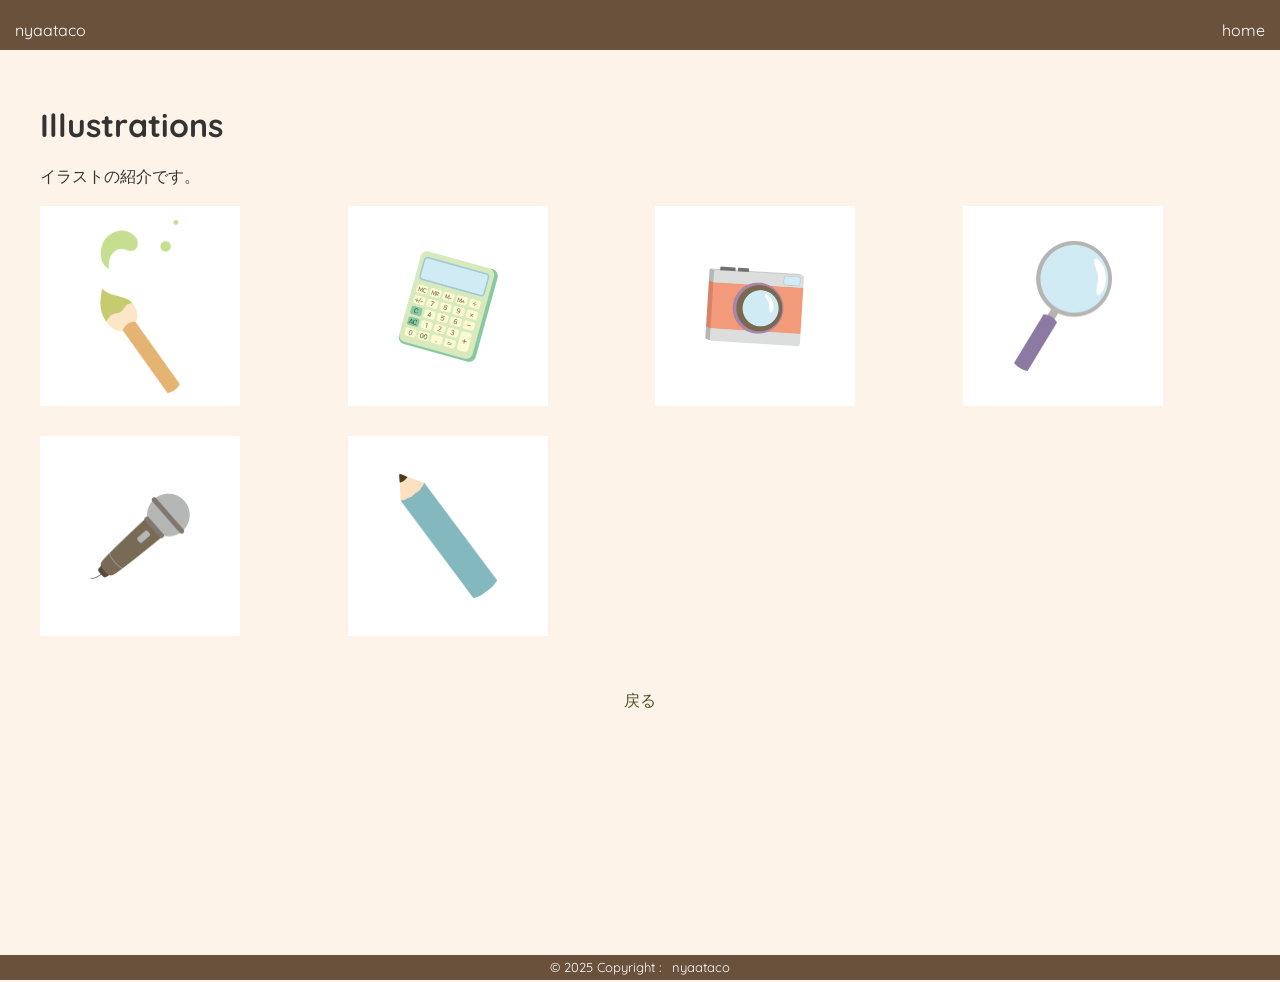
==== illustrations.html @ e2152805 "illustrationsページを作成" ====
<!DOCTYPE html>
<html lang="ja">
<head>
    <meta charset="UTF-8">
    <meta name="viewport" content="width=device-width, initial-scale=1.0">
    <meta name="description" content="nyaatacoのポートフォリオサイト、illustrationの紹介ページです。">

    <title>nyaataco portfolio | Illustrations</title>
    <!-- Font Awesome -->
    <link
    href="https://cdnjs.cloudflare.com/ajax/libs/font-awesome/6.0.0/css/all.min.css"
    rel="stylesheet"
    />
    <!-- Google Fonts -->
    <link rel="preconnect" href="https://fonts.googleapis.com">
    <link rel="preconnect" href="https://fonts.gstatic.com" crossorigin>
    <link href="https://fonts.googleapis.com/css2?family=Kosugi+Maru&family=Quicksand:wght@300..700&display=swap" rel="stylesheet">
    <!-- css -->
    <link rel="stylesheet" href="css/normalize.css">
    <link rel="stylesheet" href="css/style.css">
    <!-- favicon -->
    <link rel="shortcut icon" type="image/x-icon" href="images/favicon.ico">
    
    <noscript>
        <p>このページはjavascriptを有効にしてご覧ください。</p>
    </noscript>

</head>
<body>
    <header>
        <div class="header-inner">
            <div class="header-right">
                <a href="https://nyaataco.github.io/">
                    nyaataco
                </a>
            </div>
            <div class="header-left">
                <ul>
                    <li>
                        <a href="index.html">home</a>
                    </li>
                </ul>
            </div>
        </div>
    </header>
    
    <div id="main">
        
        <div class="illustrations">
            <h1>Illustrations</h1>

            <p class="text">
                イラストの紹介です。
            </p>

            <div class="container">

                    <div class="illust brash"></div>

                    <div class="illust calc"></div>

                    <div class="illust camera"></div>

                    <div class="illust glass"></div>

                    <div class="illust mic"></div>

                    <div class="illust pencil"></div>
                
            </div>
        </div>
        
        <div class="go-to-home">
            <a href="index.html">戻る</a>
        </div>
        
    </div>

    <footer>
        © 2025 Copyright : &#8194;<a href="index.html">nyaataco</a>
    </footer>

    <script src="js/image-viewer.js"></script>    

</body>
</html>
---- css/style.css ----
:root {
    --bgback: #fdf3e8;
    --bgmain: #fdf3e8;
    --base: #6a513b;
    --subcolor: #ec8804;

    --black: #333;
    --white: #fff;
    --gray: #ccc;
    --lightBrown: #b1a79f;

    --darkGreen: #4d562a;
    --midiumGreen: #799417;
    --lightGreen: #bcd75a;

    --header-h: 50px;
    --footer-h: 25px;

    --shadow: 0 4px 12px 0 rgba(0, 0, 0, 0.07), 0 2px 4px rgba(0, 0, 0, 0.05);
}


html {
  font-size: 16px;
}

body {
    font-family: "Quicksand", "Kosugi Maru", sans-serif;
    -webkit-font-smoothing: antialiased;
    -moz-osx-font-smoothing: grayscale;
    font-weight: 400;
    font-size: 1rem;
    background: var(--bgback);
    line-height: 1.8em;
    color: var(--black);
}

h1, h2, h3 {
  font-weight: 800;
}

ul {
    padding-left: 0;
}

li {
    list-style: none;
}

a {
    text-decoration: none;
    color: var(--darkGreen);
}

a:visited {
    color: var(--darkGreen);
}

a:hover{
    color: var(--midiumGreen);
}

a:active {
    color: var(--lightGreen);
}

header a,
header a:visited,
header a:hover,
footer a,
footer a:visited,
footer a:hover {
    color: var(--white);
}


/* header */
header {
    background-color: var(--base);
    color: var(--white);
    height: var(--header-h);
}

.header-inner {
    max-width: 1250px;
    margin: 0 auto;
    display: flex;
    justify-content: space-between;
    align-items: center;
}

@media (max-width: 1250px) {
  .header-inner {
    padding: 0 30px;
  }
}

@media (max-width: 599px) {
  .header-inner {
    padding: 0 10px 10px 10px;
    line-height: 1em;
  }
}

header .header-left ul li {
    display: inline-block;
    margin-left: 30px;
}

@media (max-width: 599px) {
    header .header-left ul li {
        margin-left: 15px;
    }
}


/* main */
#main {
    min-height: calc(100vh - var(--header-h) - var(--footer-h));
    background-color: var(--bgmain);
    padding: 50px;
}

@media (min-width: 1024px) {
    #main {
        max-width: 1200px;
        margin: 0 auto;
        padding: 40px;
    }
}

@media (min-width: 600px) and (max-width: 1023px) {
    #main {
        padding: 30px;
    }
}

@media (max-width: 599px) {
    #main {
        padding: 20px;
    }
}

#main h2 {
    margin-top: 0;
}

#greeting {
    padding-bottom: 30px;
    margin-bottom: 30px;
    border-bottom: 1px solid var(--gray);
}

.heading {
    text-align: center;
    margin-bottom: 50px;
}

#profile,
#works,
#skills {
    padding-top: 50px;
    padding-bottom: 80px;
    margin-bottom: 30px;
    width: 80%;
    margin-left: auto;
    margin-right: auto;
}

@media (max-width: 1023px) {
    #profile,
    #works,
    #skills {
        width: 100%;
    }
}

#profile,
#works {
    border-bottom: 1px solid var(--gray);
}

#profile .inner {
    display: flex;
    flex-direction: row-reverse;
    gap: 30px;
    margin: 0 auto;
}

#profile .inner .left {
    flex: 0 0 250px;
}

#profile .inner .right {
    flex: 1;
}

#profile .box {
    overflow: hidden;
    width: 100%;
    max-width: 250px;
    border-radius: 12px;
}

#profile .profile-img {
    width: 250px;
    height: 250px;
    background-size: cover;
    background-image: url(../images/nyaataco.jpg);
    transition: transform .6s ease;
}

#profile .profile-img:hover {
    transform: scale(1.1);
}

#profile .discription {
    font-size: small;
    margin-top: 0;
    text-align: right;
    padding-right: 2px;
}

@media (max-width: 599px) {
    #profile .inner {
        display: block;
    }

    #profile .inner .left {
        width: 250px;
        margin: 0 auto;
    }

    #profile .inner .right {
        margin-bottom: 30px;
    }
}

#profile .left .link {
    display: flex;
    justify-content: right;
    align-items: center;
    margin: 0;
}

#profile .link .icon {
    margin: 0 7px;
}

.github {
    font-size: 25px;
}

a.github {
    color: #333;
}

a:hover.github {
    color: #333;
}

.qiita {
    width: 25px;
    height: 25px;
    margin-top: 10px;
}

#works .inner {
    display: grid;
    grid-template-columns: repeat(auto-fit, minmax(250px, 1fr));
    gap: 30px;
    margin: 0 auto;
    max-width: 1200px;
    padding: 0 20px;
}

#works .col {
    aspect-ratio: 5 / 4; 
    background: #cade83;
    overflow: hidden;
    border-radius: 5px;
}

#works .col .link {
    display: block;
    width: 100%;
    height: 100%;
}

#works .col .title {
    margin: 0;
    background: var(--bgmain);
    color: var(--black);
    font-weight: 600;
}

#works .col .box {
    width: 100%;
    height: 100%;
    overflow: hidden;
    box-shadow: var(--shadow);
    border-radius: 5px;
}

#works .col .image {
    width: 100%;
    height: 100%;
    background-size: cover;
    transition: transform .6s ease;
}

#works .col .image:hover {
    transform: scale(1.1);
}

.pizza {
    background-image: url("../images/midium-sample-pizza.jpg");
    background-position: left center;
}

.cafe-child {
    background-image: url("../images/midium-archive-event.jpg");
    background-position: center;
}

.cafe-blockeditor {
    background-image: url("../images/midium-topimage.jpg");
    background-position: left;
}


#skills .inner {
    display: flex;
    gap: 30px;
    margin: 0 auto;
}

#skills .inner .left,
#skills .inner .right {
    flex: 1;
}

@media (max-width: 599px) {
    #skills .inner {
        display: block;
    }

    #skills .left {
        margin-bottom: 50px;
    }
}

#development li {
    position: relative;
}

#development li::before {
    content: "\f578";
    font-family: "Font Awesome 6 Free";
    font-weight: 900;
    margin-right: 0.5em;
    color: var(--lightBrown);
}

#qualification li {
    position: relative;
}

#qualification li::before {
    content: "\f4ba";
    font-family: "Font Awesome 6 Free";
    font-weight: 900;
    margin-right: 0.5em;
    color: var(--lightBrown);
}


/* footer */
footer {
    height: var(--footer-h);
    background-color: var(--base);
    color: var(--white);
    display: flex;
    justify-content: center;
    align-items: center;
    font-size: small;
}


/* Subpage */

.go-to-home {
    text-align: center;
    margin-top: 50px;
}


/* mountain-tails-cafe */

.mountain-tails-cafe h1 {
    margin-bottom: 50px;
}

.mountain-tails-cafe .text {
    margin: 30px 0;
}

.mountain-tails-cafe .link-style {
    text-decoration: underline;
}

.mountain-tails-cafe .container {
    background-color: #fff;
    padding: 30px;
}

.mountain-tails-cafe .message {
    width: 600px;
    margin: 0 auto;
    text-align: right;
}

.mountain-tails-cafe .message .arrow {
    margin-left: 5px;
    color: var(--base);
}

.mountain-tails-cafe .large-image {
    width: 600px;
    height: 400px;
    margin: 0 auto 30px;
    
    /* スクロールを可能にする */
    overflow: auto;
}

.mountain-tails-cafe .large-image img {
    display: block;
    max-width: 100%;
    height: auto;
    border: solid 1px var(--midiumGreen);
}

@media screen and (max-width: 750px) {
    .mountain-tails-cafe .message {
        width: 100%;
        font-size: 0.7em;   
    }

    .mountain-tails-cafe .large-image {
        width: 100%;
        height: 300px;
    }
}

@media screen and (max-width: 500px) {
    .mountain-tails-cafe .large-image {
        height: 200px;
    }
}

.mountain-tails-cafe .small-images-wrapper {
    width: 100%;
    display: flex;
    justify-content: center;
}

.mountain-tails-cafe .small-images {
    display: grid;
    grid-template-columns: repeat(auto-fit, minmax(180px, 1fr));
    gap: 15px;
    max-width: 850px;
    width: 100%;
}

.mountain-tails-cafe .image {
    width: 180px;
    height: 100px;
    margin-bottom: 15px;
    background-size: cover;
    background-position: top;
    border: solid 0.5px var(--lightGreen);
    border-radius: 3px;
}

@media (max-width: 900px) {
    .mountain-tails-cafe .small-images {
        max-width: 620px;
    }
}

@media (max-width: 700px) {
    .mountain-tails-cafe .small-images {
        grid-template-columns: repeat(auto-fit, minmax(120px, 1fr));
        max-width: 450px;
    }
    .mountain-tails-cafe .image {
        width: 120px;
        height: 80px;
    }
}

@media (max-width: 500px) {
    .mountain-tails-cafe .small-images {
        display: flex;
        justify-content: space-between;
        flex-wrap: wrap;
    }
    .mountain-tails-cafe .image {
        width: 80px;
        height: 50px;
    }
}

.mountain-tails-cafe .small-images .home {
    background-image: url(../images/MoutainTailsCafe/thmbnail-home.jpg);
}

.mountain-tails-cafe .small-images .event {
    background-image: url(../images/MoutainTailsCafe/thumbnail-event.jpg);
}

.mountain-tails-cafe .small-images .event-achive {
    background-image: url(../images/MoutainTailsCafe/thumbnail-event-achive.jpg);
}

.mountain-tails-cafe .small-images .event-single {
    background-image: url(../images/MoutainTailsCafe/thumbnail-event-single.jpg);
}

.mountain-tails-cafe .small-images .blogs {
    background-image: url(../images/MoutainTailsCafe/thmbnail-blogs.jpg);
}

.mountain-tails-cafe .small-images .blog {
    background-image: url(../images/MoutainTailsCafe/thmbnail-blog.jpg);
}

.mountain-tails-cafe .small-images .contact {
    background-image: url(../images/MoutainTailsCafe/thumbnail-contact.jpg);
}

.mountain-tails-cafe .omake {
    margin-top: 80px;
}

.mountain-tails-cafe .sample-images,
.mountain-tails-cafe .retouch {
    display: flex;
}

.mountain-tails-cafe .sample-images img,
.mountain-tails-cafe .retouch img {
    width: 300px;
    padding-bottom: 15px;
}

.mountain-tails-cafe .sample-images img:first-child {
    padding-right: 45px;
}

.mountain-tails-cafe .retouch img:first-child {
    padding-right: 15px;
}

.mountain-tails-cafe .retouch img:last-child {
    padding-left: 15px;
}

.mountain-tails-cafe .retouch .arrow {
    display: flex;
    align-items: center;
}

.mountain-tails-cafe .retouch .arrow::before {   
    font-family: "Font Awesome 6 Free";
    font-weight: 900;
    content: "\f061";
    color: var(--base);
}

@media screen and (max-width: 750px) {
    .mountain-tails-cafe .sample-images,
    .mountain-tails-cafe .retouch {
        display: block;
    }

    .mountain-tails-cafe .retouch img {
        display: block;
    }

    .mountain-tails-cafe .retouch img:first-child {
        padding-right: 0;
        padding-bottom: 5px;
    }

    .mountain-tails-cafe .retouch img:last-child {
        padding-left: 0;
        padding-top: 5px;
    }

    .mountain-tails-cafe .retouch .arrow {
        width: 300px;
        display: flex;
        justify-content: center;
    }

    .mountain-tails-cafe .retouch .arrow::before {
        content: "\f063";
    }
}



/* illustrations */

.illustrations .container {
    display: grid;
    grid-template-columns: 1fr 1fr 1fr 1fr;
    gap: 30px;
}

.illustrations .illust {
    width: 200px;
    aspect-ratio: 1 / 1;
    background-size: 50%;
    background-position: center;
    background-repeat: no-repeat;
    background-color: #fff;
    box-sizing: border-box;
    transition: background-size .6s ease;
}

.illustrations .illust:hover {
    background-size: 70%;
}

.illustrations .brash {
    background-image: url(../images/illustraions/brush.png);
    background-size: 40%;
}

.illustrations .calc {
    background-image: url(../images/illustraions/calclator.png);
}

.illustrations .camera {
    background-image: url(../images/illustraions/camera.png);
}

.illustrations .glass {
    background-image: url(../images/illustraions/magnifying-glass.png);
}

.illustrations .mic {
    background-image: url(../images/illustraions/microphone.png);
}

.illustrations .pencil {
    background-image: url(../images/illustraions/pencile.png);
}

/* animation */

.fade-up {
    opacity: 0;
    transform: translateY(30px);
    animation: fadeUp 1s ease-out forwards;
}

@keyframes fadeUp {
    to {
        opacity: 1;
        transform: translateY(0);
    }
}

.fade-in {
    opacity: 0;
    animation: fadeIn 2s ease-out forwards;
}

@keyframes fadeIn {
    to {
        opacity: 1;
    }
}

h2.heading {
    opacity: 0;
}
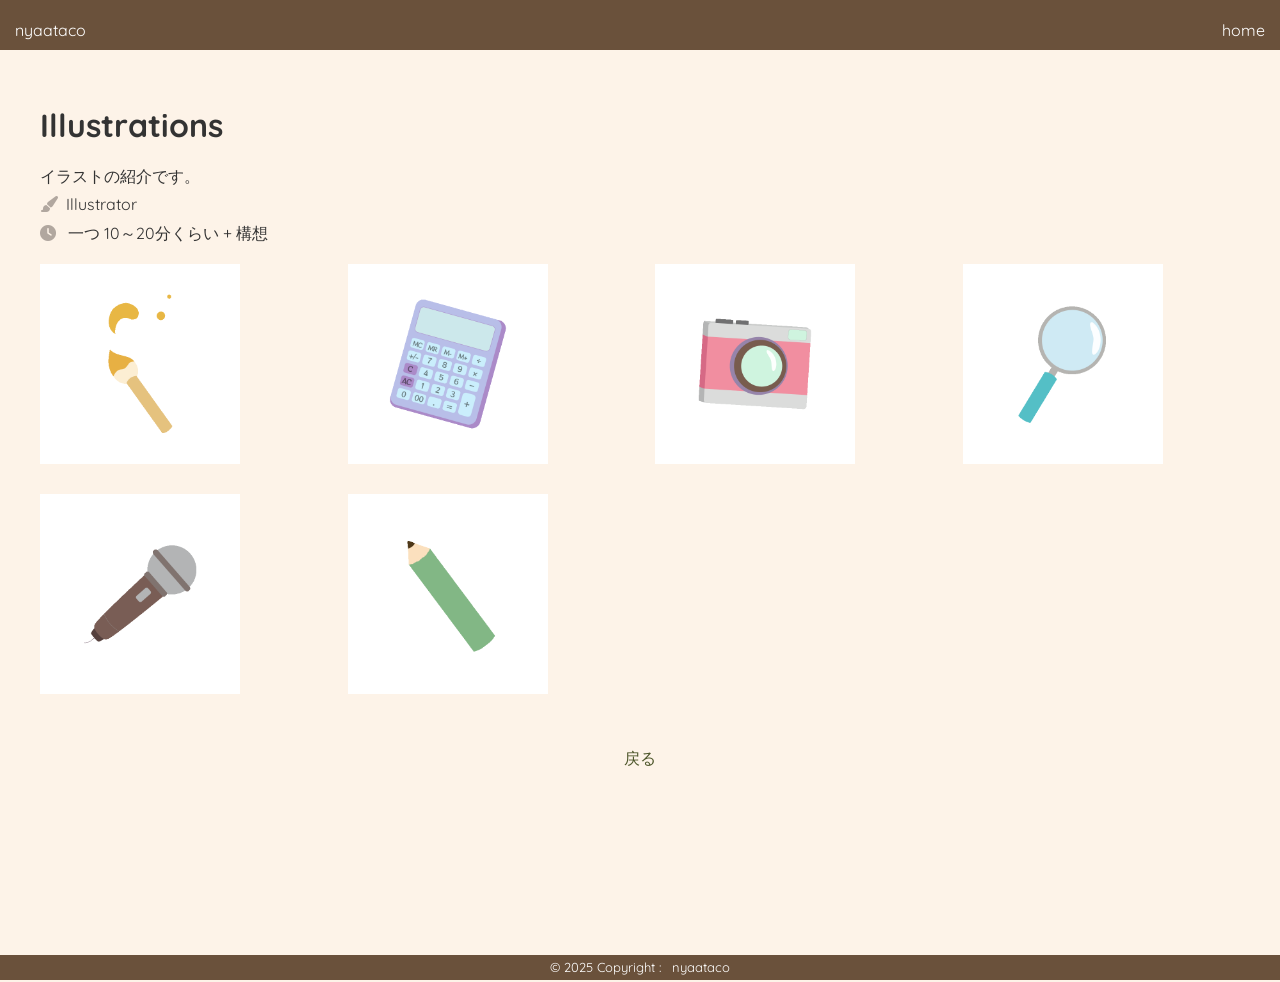
==== commit 920597e2: "illustrationページを更新、indexとリンク" ====
--- a/illustrations.html
+++ b/illustrations.html
@@ -50,7 +50,9 @@
             <h1>Illustrations</h1>
 
             <p class="text">
-                イラストの紹介です。
+                イラストの紹介です。<br>
+                <i class="fa-solid fa-paintbrush"></i>Illustrator<br>
+                <i class="fa-regular fa-clock"></i> 一つ 10～20分くらい + 構想
             </p>
 
             <div class="container">
--- a/css/style.css
+++ b/css/style.css
@@ -328,6 +328,12 @@
     background-position: left;
 }
 
+.illust {
+    background-image: url("../images/illustraions/brush.png");
+    background-position: center;
+    background-color: #fff;
+}
+
 
 #skills .inner {
     display: flex;
@@ -620,10 +626,17 @@
     gap: 30px;
 }
 
+.illustrations i {
+    font-family: "Font Awesome 6 Free";
+    font-weight: 900;
+    margin-right: 0.5em;
+    color: var(--lightBrown);
+}
+
 .illustrations .illust {
     width: 200px;
     aspect-ratio: 1 / 1;
-    background-size: 50%;
+    background-size: 80%;
     background-position: center;
     background-repeat: no-repeat;
     background-color: #fff;
@@ -632,12 +645,11 @@
 }
 
 .illustrations .illust:hover {
-    background-size: 70%;
+    background-size: 110%;
 }
 
 .illustrations .brash {
     background-image: url(../images/illustraions/brush.png);
-    background-size: 40%;
 }
 
 .illustrations .calc {
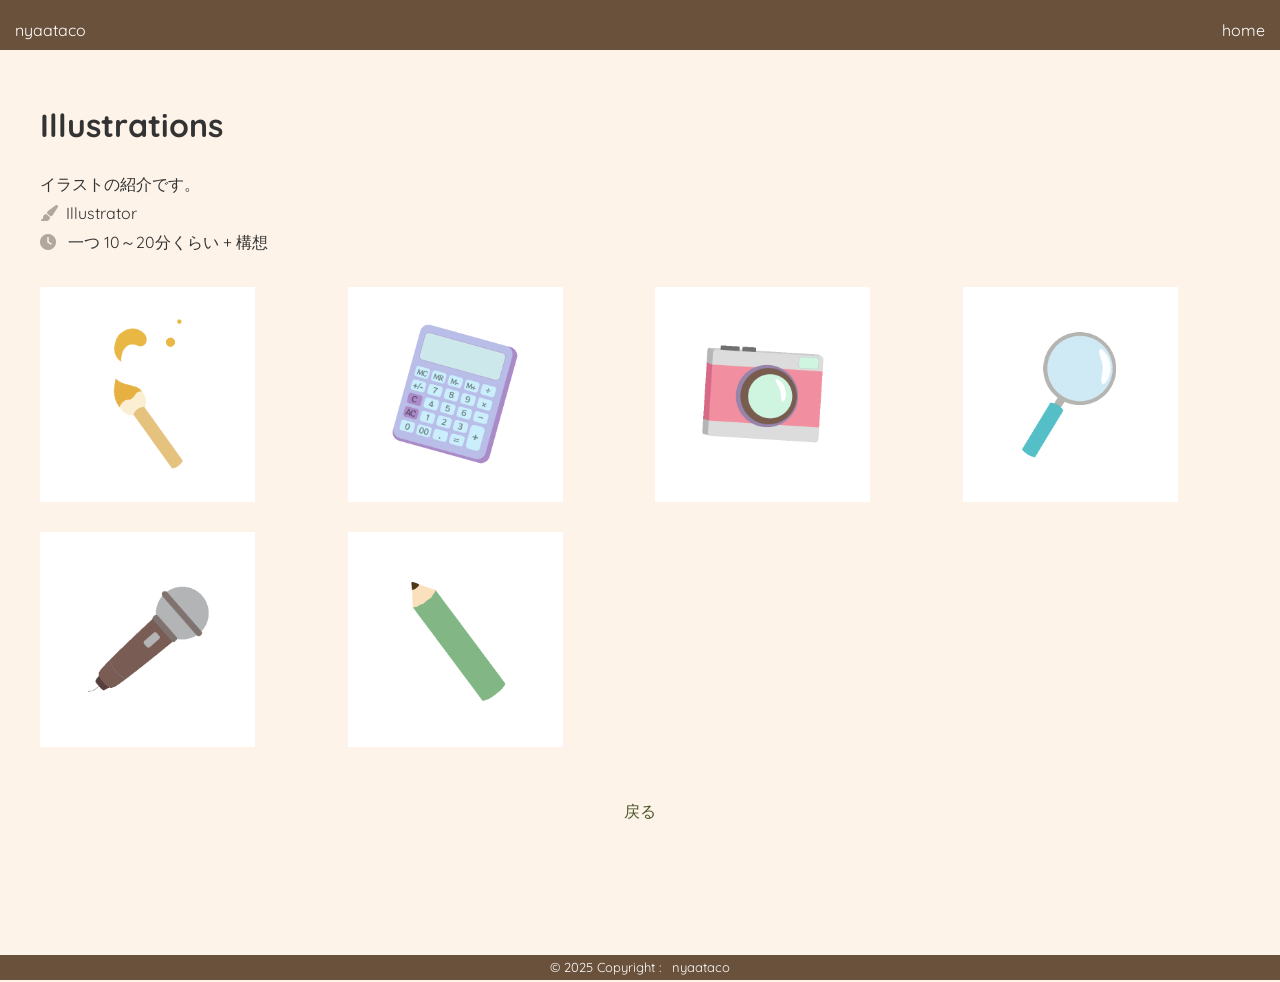
==== commit 91795fbb: "レスポンシブ" ====
--- a/illustrations.html
+++ b/illustrations.html
@@ -57,17 +57,17 @@
 
             <div class="container">
 
-                    <div class="illust brash"></div>
+                <div class="illust brash"></div>
 
-                    <div class="illust calc"></div>
+                <div class="illust calc"></div>
 
-                    <div class="illust camera"></div>
+                <div class="illust camera"></div>
 
-                    <div class="illust glass"></div>
+                <div class="illust glass"></div>
 
-                    <div class="illust mic"></div>
+                <div class="illust mic"></div>
 
-                    <div class="illust pencil"></div>
+                <div class="illust pencil"></div>
                 
             </div>
         </div>
--- a/css/style.css
+++ b/css/style.css
@@ -620,10 +620,8 @@
 
 /* illustrations */
 
-.illustrations .container {
-    display: grid;
-    grid-template-columns: 1fr 1fr 1fr 1fr;
-    gap: 30px;
+.illustrations .text {
+    margin: 30px 0;
 }
 
 .illustrations i {
@@ -633,8 +631,14 @@
     color: var(--lightBrown);
 }
 
+.illustrations .container {
+    display: grid;
+    grid-template-columns: 1fr 1fr 1fr 1fr;
+    gap: 30px;
+}
+
 .illustrations .illust {
-    width: 200px;
+    width: 215px;
     aspect-ratio: 1 / 1;
     background-size: 80%;
     background-position: center;
@@ -648,6 +652,26 @@
     background-size: 110%;
 }
 
+
+@media (min-width: 750px) and (max-width: 1023px) {
+    .illustrations .container  {
+        grid-template-columns: 1fr 1fr 1fr;
+    }
+}
+
+@media (max-width: 749px) {
+    .illustrations .container  {
+        display: flex;
+        flex-wrap: wrap;
+        justify-content: center;
+    }
+
+    .illustrations .illust {
+        width: 85%;
+        max-width: 300px;
+    }
+}
+
 .illustrations .brash {
     background-image: url(../images/illustraions/brush.png);
 }
